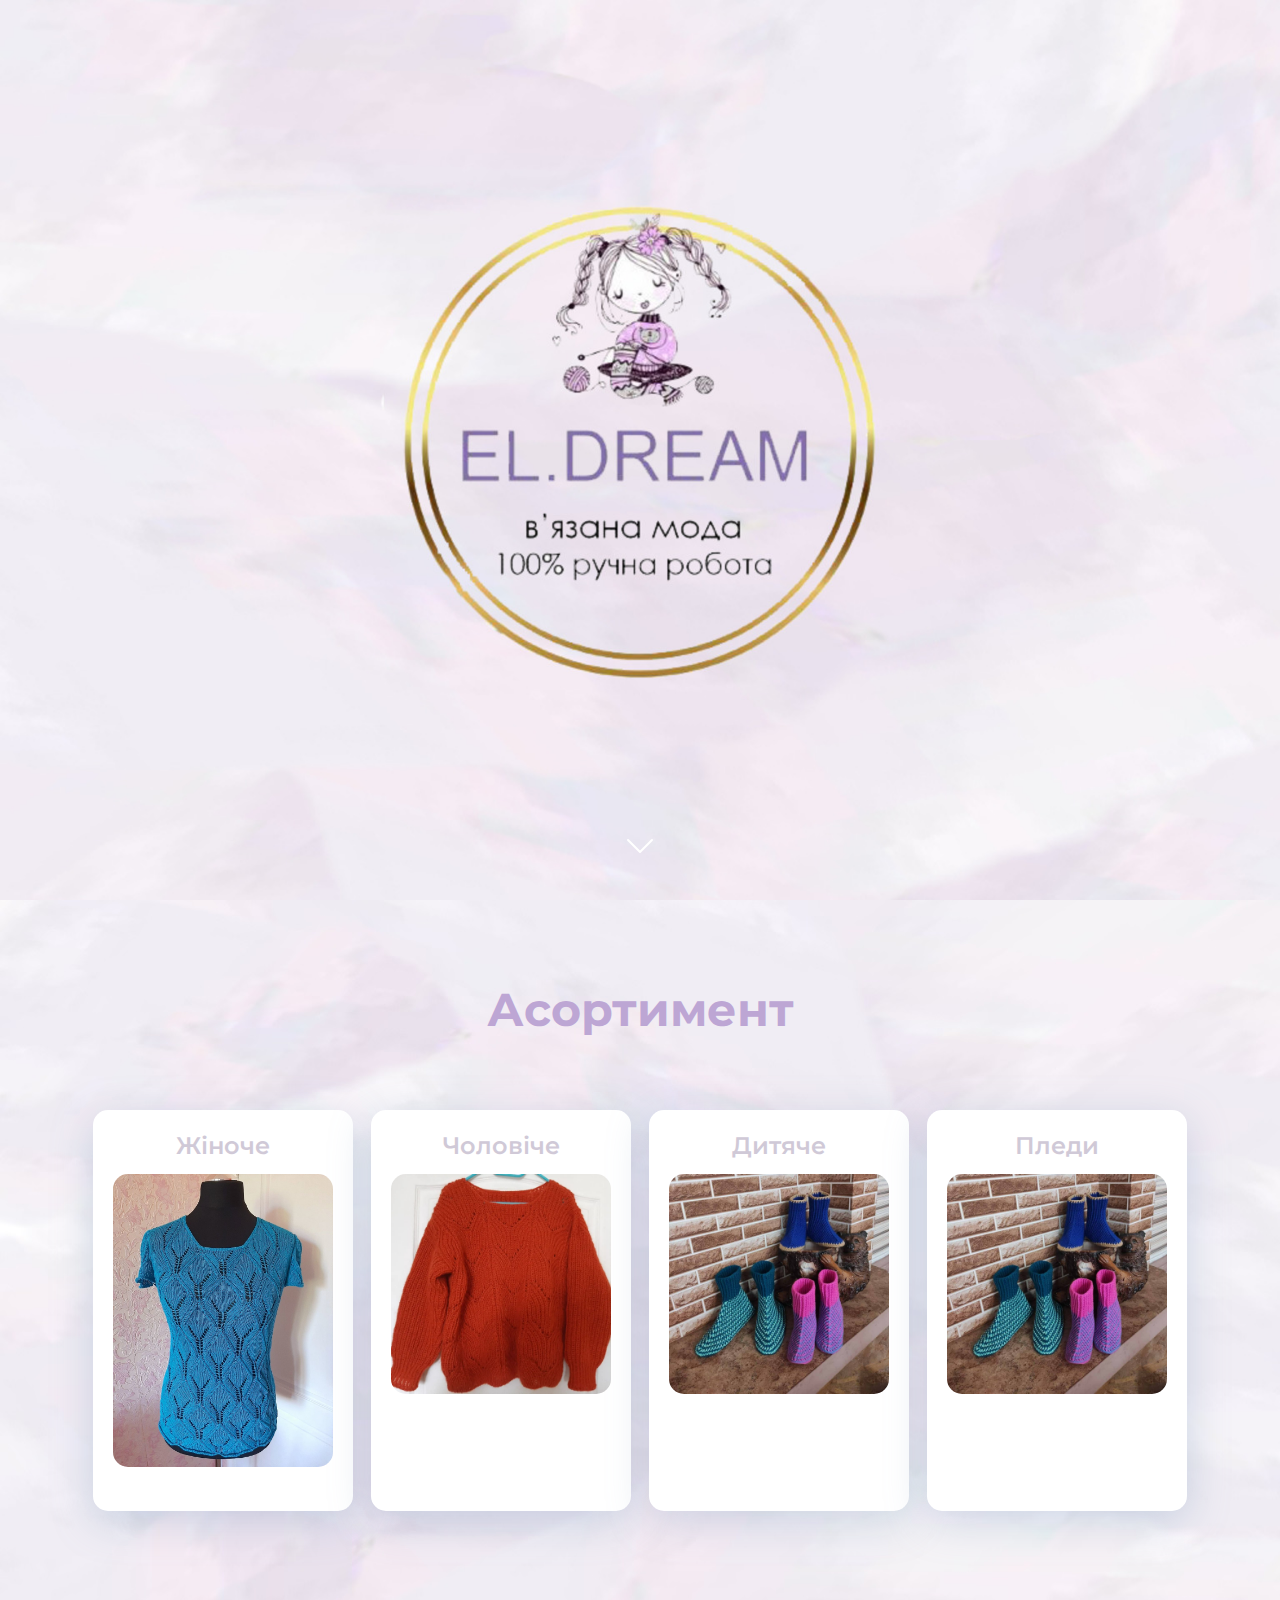
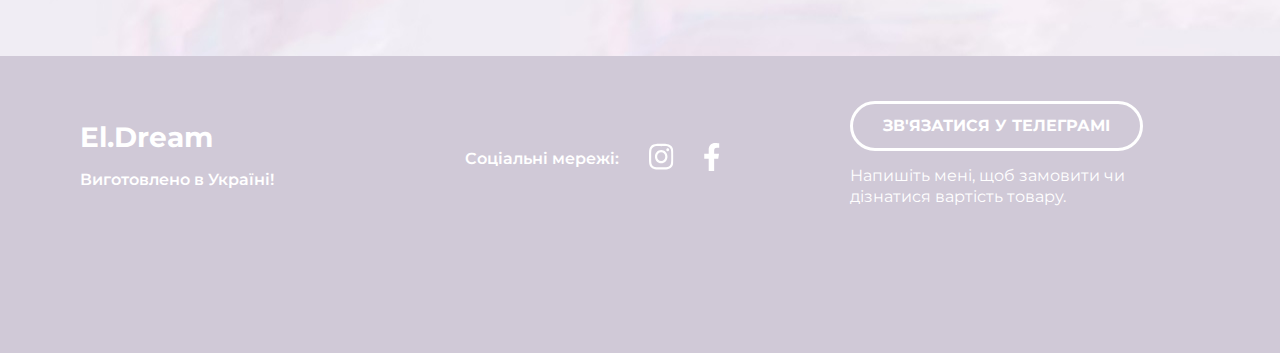
==== index.html @ d47d4346 "Footer sutitle" ====
<!DOCTYPE html>
<html lang="ru">
<head>
    <meta charset="UTF-8">
    <meta http-equiv="X-UA-Compatible" content="IE=edge">
    <meta name="viewport" content="width=device-width, initial-scale=1.0">
    <title>El.Dream</title>
    <link rel="stylesheet" href="./css/main.css">
    <link rel="stylesheet" href="./css/media.css">
    <!-- <link rel="preconnect" href="https://fonts.googleapis.com">
    <link rel="preconnect" href="https://fonts.gstatic.com" crossorigin> -->
    <link href="https://fonts.googleapis.com/css2?family=Montserrat:wght@400;600;700&display=swap" rel="stylesheet">
</head>
<body>

<header class="header" id="header">
    <h1 class="header-title"></h1>
    <p class="header-subtitle"></p>
    <a href="#goods" class="header-arrow">
        <img src="./img/header/chevron-down.svg" alt="Arrow">
    </a>
</header>

<main>
    <section class="goods" id="goods">
        <div class="container">
            <h2 class="goods-header">Асортимент</h2>

            <!-- goods-card-wrapper -->
            <div class="goods-card-wrapper">

                <!-- Card -->
                <div class="card">
                    <a href="t-shirt.html" class="card-link">
                        <h3 class="card-title">Жіноче</h3>
                        <img class="card-img" src="./img/goods/t-shirt res.jpg" alt="Жіноче">
                        <!-- <p></p> -->
                    </a>
                </div>
                <!-- // Card -->
                <!-- Card -->
                <div class="card">
                    <a href="#" class="card-link">
                        <h3 class="card-title">Чоловіче</h3>
                        <img class="card-img" src="./img/goods/pullover.webp" alt="Чоловіче">
                        <!-- <p></p> -->
                    </a>
                </div>
                <!-- // Card -->
                <!-- Card -->
                <div class="card">
                    <a href="multipage.html" class="card-link">
                        <h3 class="card-title">Дитяче</h3>
                        <img class="card-img" src="./img/goods/boots.jpg" alt="Дитяче">
                        <!-- <p></p> -->
                    </a>
                </div>
                <!-- // Card -->
                <!-- Card -->
                <div class="card">
                    <a href="multipage.html" class="card-link">
                        <h3 class="card-title">Пледи</h3>
                        <img class="card-img" src="./img/goods/boots.jpg" alt="Пледи">
                        <!-- <p></p> -->
                    </a>
                </div>
                <!-- // Card -->
            </div>
            <!-- // goods-card-wrapper -->

        </div>
    </section>
</main>

<footer class="footer">
    <div class="container">
        <div class="footer-row">
            <!-- footer-copyright -->
            <div class="footer-copyright footer-column">
                <div class="footer-copyright-name">El.Dream</div>
                <p>Виготовлено в Україні!</p>
            </div>
            <!-- // footer-copyright -->

            <!-- footer-icons -->
            <div class="footer-icons footer-column">
                <p class="footer-icons-row">Соціальні мережі: 
                    <a href="https://www.instagram.com/el.dream_knitt/" target="_blank">
                        <img src="./img/social/instagram.svg" alt="">
                    </a>
                    <a href="#" target="_blank">
                        <img src="./img/social/facebook.svg" alt="">
                    </a>
                </p>
                <!-- <div class="footer-icons-row"> -->
  
                <!-- </div> -->
            </div>
            <!-- // footer-icons -->

            <div class="footer-contacts footer-column">
                <a href="https://t.me/Lencya2" class="footer-button" target="_blank">
                    Зв'язатися у телеграмі
                </a>
                <p>Напишіть мені, щоб замовити чи дізнатися вартість товару.</p>
            </div>
        </div>
    </div>
</footer>

<!-- Библиотеки и плагины -->
<script src="./libs/jquery/jquery-3.6.0.min.js"></script>
<script src="./libs/vide/jquery.vide.min.js"></script>

<!-- Собственные скрипты и библиотеки -->
<script src="./js/main.js"></script>


</body>
</html>
---- css/main.css ----
*{
    box-sizing: border-box;
}

html{
    scroll-behavior: smooth;
}

body {
    margin: 0;
    font-family: 'Montserrat', sans-serif;
}

img {
    max-width: 100%;
}

.container {
    max-width: 1140px;
    margin-left: auto;
    margin-right: auto;
    padding-left: 10px;
    padding-right: 10px;
}

.none {
    display: none !important;
}


/* header */
.header {
    position: relative;

    display: flex;
    flex-direction: column; 
    justify-content: center; 
    align-items: center;    

    width: 100%;
    height: 100vh;

    /* background-color: #eae8ed; */
    /* background: linear-gradient(to bottom left, transparent, #eae8ed),
            url("./../img/header/header_bg.jpg"); */
    background-image: url("./../img/header/header_bg_full.jpg");
    
    background-size: cover;
    background-repeat: no-repeat;
    background-position: center;
}

/* .header-title {
    margin: 0;
    margin-top: 100px;
    margin-bottom: 25px;
    font-weight: 700;
    font-size: 70px;
    line-height: 130%;

    text-align: center;

    color: #FFFFFF;
}

.header-subtitle {
    margin: 0;
    font-weight: bold;
    font-size: 26px;
    line-height: 150%;

    text-align: center;
    letter-spacing: 0.2em;
    text-transform: uppercase;

    color: #FFFFFF;
} */

.header-arrow {
    width: 48px;
    height: 48px;
    /* background-color: red; */
    position: absolute;
    bottom: 30px;
    left: 50%;
    transform: translate(-50%, 0);
}


/* main goods */
.goods {
    /* background-color: #eae8ed; */
    padding-top: 80px;
    padding-bottom: 115px;
    
    background-image: url("./../img/main/bg.jpg");
    background-size: cover;
}

.goods-header {
    margin: 0;
    margin-bottom: 70px;
    font-weight: 700;
    font-size: 46px;
    line-height: 1.3;
    text-align: center;
    color: #bda6d4;
}

.goods-card-wrapper {
    display: flex;
    flex-wrap: wrap;
    justify-content: space-evenly;
}

.card {
    margin-bottom: 30px;
    margin-right: 5px;
    margin-left: 5px;
    max-width: 260px;
    background-color: white;
    box-shadow: 0px 10px 40px rgba(126, 155, 189, 0.35);
    flex-grow: 1;
    transition: transform 0.2s ease-in;
    border-radius: 15px;
}

.card:hover {
    transform: translateY(-15px);
}

.card-link {
    display: block;
    padding: 20px;
    text-decoration: none;
    color: #d0c9d7;
    transition: color 0.2s ease-in;
}

.card-link:hover {
    color: #bda6d4;
    font-weight: 700;
}

.card-img {
    margin-bottom: 20px;
    border-radius: 15px;
}

.card-title {
    margin: 0;
    margin-bottom: 13px;
    font-weight: 600;
    font-size: 24px;
    line-height: 130%;
    text-align: center
}

/* .card p {
    margin: 0;
    margin-bottom: 10px;
    font-size: 16px;
    line-height: 130%;

} */


/* Footer */
.footer {
    padding-top: 45px;
    padding-bottom: 130px;
    background: #d0c9d7;
    color: white;
}

.footer-row {
    display: flex;
    flex-direction: row;
    align-items: center;
    justify-content: space-between;
}

.footer-column {
    max-width: 350px;
    flex-grow: 1;
}

.footer-copyright {
    /* color: #b8ceeb; */
    line-height: 1.3;
}

.footer-copyright-name {
    margin-bottom: 15px;
    font-weight: 700;
    font-size: 28px;
}

.footer-copyright p {
    margin: 0;
    margin-bottom: 15px;
    font-weight: 600;
    font-size: 16px;
}

/* .footer-icons {

} */

.footer-icons p {
    margin: 0;
    margin-top: 10px;
    margin-bottom: 15px;
    line-height: 1.3;
    font-weight: 600;
    font-size: 16px;
}

.footer-icons-row {
    display: flex;
    align-items: center;
    
}

.footer-icons-row > * {
    margin-left: 30px;

}

.footer-icons-row img:hover{
    transition: all 0.3s ease-in;
    transform: scale(1.5);
}


.footer-button {
    display: inline-block;
    height: 50px;
    padding-left: 30px;
    padding-right: 30px;

    border: 3px solid #FFFFFF;
    border-radius: 50px;

    line-height: 44px;

    font-weight: 700;
    font-size: 16px;
    text-transform: uppercase;
    color: #FFFFFF;
    text-decoration: none;

    transition: all 0.3s ease-in;
}

.footer-button:hover {
    background-color: white;
    color: #d0c9d7;
    transform: scale(1.05);
}

.footer-contacts p {
    margin: 15px 0;
    font-size: 16px;
    line-height: 1.3;
    /* color: #7E9EC9; */
}



/* Project (multipage)*/
.project {
    text-align: center;
    padding: 80px 0 120px 0;
    background-color: rgb(0, 2, 12);

    color: white;
}

.project-title {
    margin: 0;
    margin-bottom: 40px;
    font-weight: bold;
    font-size: 46px;
    line-height: 1.3;
}

.project-image {
    margin-bottom: 70px;
}

.project-description {
    margin: 0 auto 60px;
    max-width: 730px;
}

.project-description p {
    margin-top: 0;
    margin-bottom: 15px;
    font-size: 16px;
    line-height: 1.5;
}

.project-btn-back {
    display: inline-block;
    height: 60px;
    padding-left: 30px;
    padding-right: 30px;

    border: 3px solid #FFFFFF;
    border-radius: 50px;

    line-height: 54px;

    font-weight: 700;
    font-size: 16px;
    text-transform: uppercase;
    color: #FFFFFF;
    text-decoration: none;

    transition: all 0.3s ease-in;
}

.project-btn-back:hover {
    transform: scale(1.1);
    background-color: white;
    color: #0c8040;
}
---- css/media.css ----
/* Эля экранов с шириной до 1140 пкс */
@media (max-width: 1140px) {
    .card {
        width: calc(50% - 15px);
    }

    .footer {
        padding-top: 40px;
        padding-bottom: 60px;
    }

    .footer-row {
        flex-direction: column-reverse;
        align-items: center;
        text-align: center;
    }

    .footer-column {
        margin-bottom: 50px;
    }

    .footer-column:first-child{
        margin-bottom: 0;
    }
}


@media (max-width: 760px) {
    .header-title {
        font-size: 38px;
    }

    .header-subtitle {
        font-size: 14px;
    }

    .portfolio {
        padding-top: 40px;
        padding-bottom: 60px;
    }

    .portfolio-header{
        font-size: 38px;
        margin-bottom: 30px;
    }

    .portfolio-card-wrapper {
        justify-content: center;
    }

    .card {
        max-width: 530px;
        width: 100%;
    }

    .card:nth-last-child(2) {
        margin-bottom: 30px;
    }

    .card-link {
        padding: 15px;
    }

    .card-img {
        margin-bottom: 10px;
    }

    .card-title {
        margin-bottom: 10px;
        font-size: 18px;
    }

    .card p {
        font-size: 14px;
    }

    .footer-copyright-name {
        font-size: 24px;
        margin-bottom: 5px;
    }

    .footer-copyright p {
        font-size: 14px;
        margin-bottom: 5px;
    }

    .footer-icons p {
        font-size: 14px;
    }

    .footer-contacts p {
        font-size: 14px;
        margin: 0;
        margin-top: 15px;
    }

    .footer-button {
        padding: 0 10px;
        width: 100%;
        max-width: 320px;
    }

    .project {
        padding: 40px 0 60px;
    }

    .project-title {
        font-size: 28px;
        margin-bottom: 30px;
    }

    .project-image {
        margin-bottom: 20px;
    }

    .project-description {
        margin-bottom: 50px;
    }

    .project-btn-back {
        padding: 0 10px ;
        width: 100%;
        max-width: 320px;
    }
}
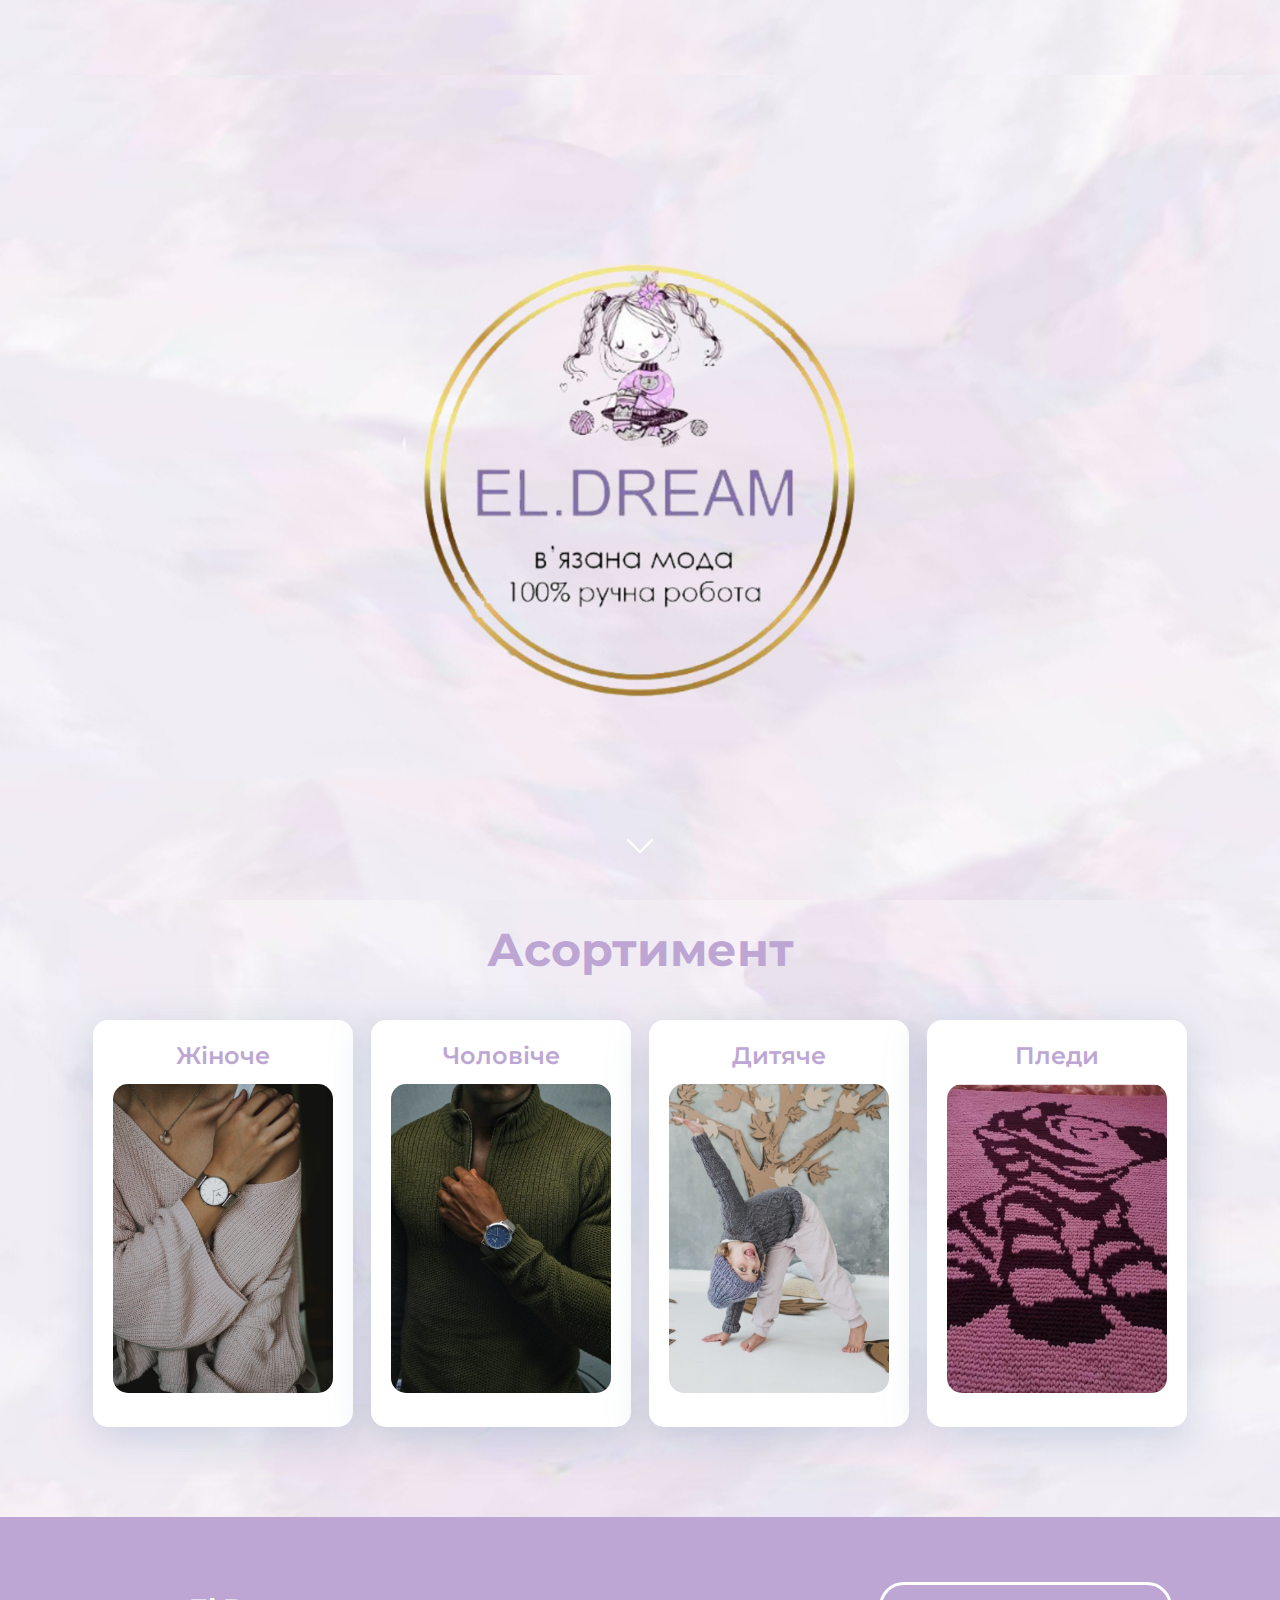
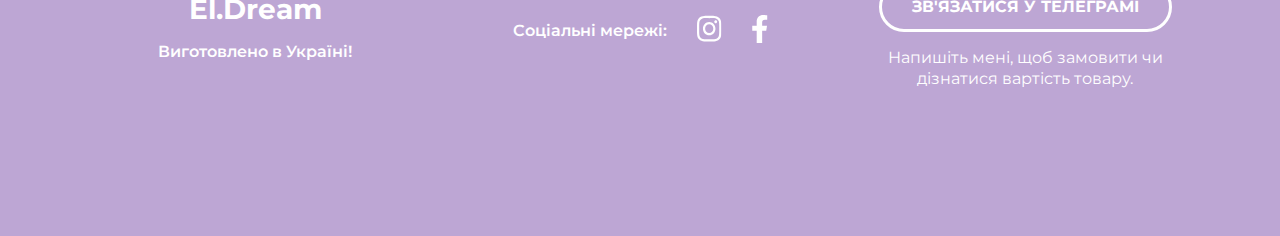
==== commit b61f7b13: "Main page ready" ====
--- a/index.html
+++ b/index.html
@@ -13,11 +13,11 @@
 </head>
 <body>
 
-<header class="header" id="header">
+<header class="header">
     <h1 class="header-title"></h1>
     <p class="header-subtitle"></p>
-    <a href="#goods" class="header-arrow">
-        <img src="./img/header/chevron-down.svg" alt="Arrow">
+    <a href="#goods" class="header img">
+        <img src="./img/header/chevron-down.svg">
     </a>
 </header>
 
@@ -33,7 +33,7 @@
                 <div class="card">
                     <a href="t-shirt.html" class="card-link">
                         <h3 class="card-title">Жіноче</h3>
-                        <img class="card-img" src="./img/goods/t-shirt res.jpg" alt="Жіноче">
+                        <img class="card-img" src="./img/main/category_wooman.jpg" alt="Жіноче">
                         <!-- <p></p> -->
                     </a>
                 </div>
@@ -42,7 +42,7 @@
                 <div class="card">
                     <a href="#" class="card-link">
                         <h3 class="card-title">Чоловіче</h3>
-                        <img class="card-img" src="./img/goods/pullover.webp" alt="Чоловіче">
+                        <img class="card-img" src="./img/main/category_man.jpg" alt="Чоловіче">
                         <!-- <p></p> -->
                     </a>
                 </div>
@@ -51,7 +51,7 @@
                 <div class="card">
                     <a href="multipage.html" class="card-link">
                         <h3 class="card-title">Дитяче</h3>
-                        <img class="card-img" src="./img/goods/boots.jpg" alt="Дитяче">
+                        <img class="card-img" src="./img/main/category_child.jpg" alt="Дитяче">
                         <!-- <p></p> -->
                     </a>
                 </div>
@@ -60,7 +60,7 @@
                 <div class="card">
                     <a href="multipage.html" class="card-link">
                         <h3 class="card-title">Пледи</h3>
-                        <img class="card-img" src="./img/goods/boots.jpg" alt="Пледи">
+                        <img class="card-img" src="./img/main/category_plaid.jpg" alt="Пледи">
                         <!-- <p></p> -->
                     </a>
                 </div>
--- a/css/main.css
+++ b/css/main.css
@@ -40,9 +40,6 @@
     width: 100%;
     height: 100vh;
 
-    /* background-color: #eae8ed; */
-    /* background: linear-gradient(to bottom left, transparent, #eae8ed),
-            url("./../img/header/header_bg.jpg"); */
     background-image: url("./../img/header/header_bg_full.jpg");
     
     background-size: cover;
@@ -76,10 +73,9 @@
     color: #FFFFFF;
 } */
 
-.header-arrow {
+.header img {
     width: 48px;
     height: 48px;
-    /* background-color: red; */
     position: absolute;
     bottom: 30px;
     left: 50%;
@@ -89,9 +85,8 @@
 
 /* main goods */
 .goods {
-    /* background-color: #eae8ed; */
-    padding-top: 80px;
-    padding-bottom: 115px;
+    padding-top: 20px;
+    padding-bottom: 60px;
     
     background-image: url("./../img/main/bg.jpg");
     background-size: cover;
@@ -99,7 +94,7 @@
 
 .goods-header {
     margin: 0;
-    margin-bottom: 70px;
+    margin-bottom: 40px;
     font-weight: 700;
     font-size: 46px;
     line-height: 1.3;
@@ -133,17 +128,17 @@
     display: block;
     padding: 20px;
     text-decoration: none;
-    color: #d0c9d7;
+    color: #bda6d4;
     transition: color 0.2s ease-in;
 }
 
 .card-link:hover {
-    color: #bda6d4;
+    color: #ab7adb;
     font-weight: 700;
 }
 
 .card-img {
-    margin-bottom: 20px;
+    margin-bottom: 10px;
     border-radius: 15px;
 }
 
@@ -156,20 +151,20 @@
     text-align: center
 }
 
-/* .card p {
+.card p {
     margin: 0;
     margin-bottom: 10px;
     font-size: 16px;
     line-height: 130%;
 
-} */
+}
 
 
 /* Footer */
 .footer {
     padding-top: 45px;
     padding-bottom: 130px;
-    background: #d0c9d7;
+    background: #bda6d4;
     color: white;
 }
 
@@ -183,6 +178,10 @@
 .footer-column {
     max-width: 350px;
     flex-grow: 1;
+    display: flex;
+    flex-direction: column;
+    align-items: center;
+
 }
 
 .footer-copyright {
@@ -255,15 +254,18 @@
 
 .footer-button:hover {
     background-color: white;
-    color: #d0c9d7;
+    color: #bda6d4;
     transform: scale(1.05);
 }
 
+.footer-contacts {
+    padding-top: 20px;
+}
+
 .footer-contacts p {
-    margin: 15px 0;
-    font-size: 16px;
-    line-height: 1.3;
-    /* color: #7E9EC9; */
+    font-size: 16px;
+    line-height: 1.3;
+    text-align: center;
 }
 
 
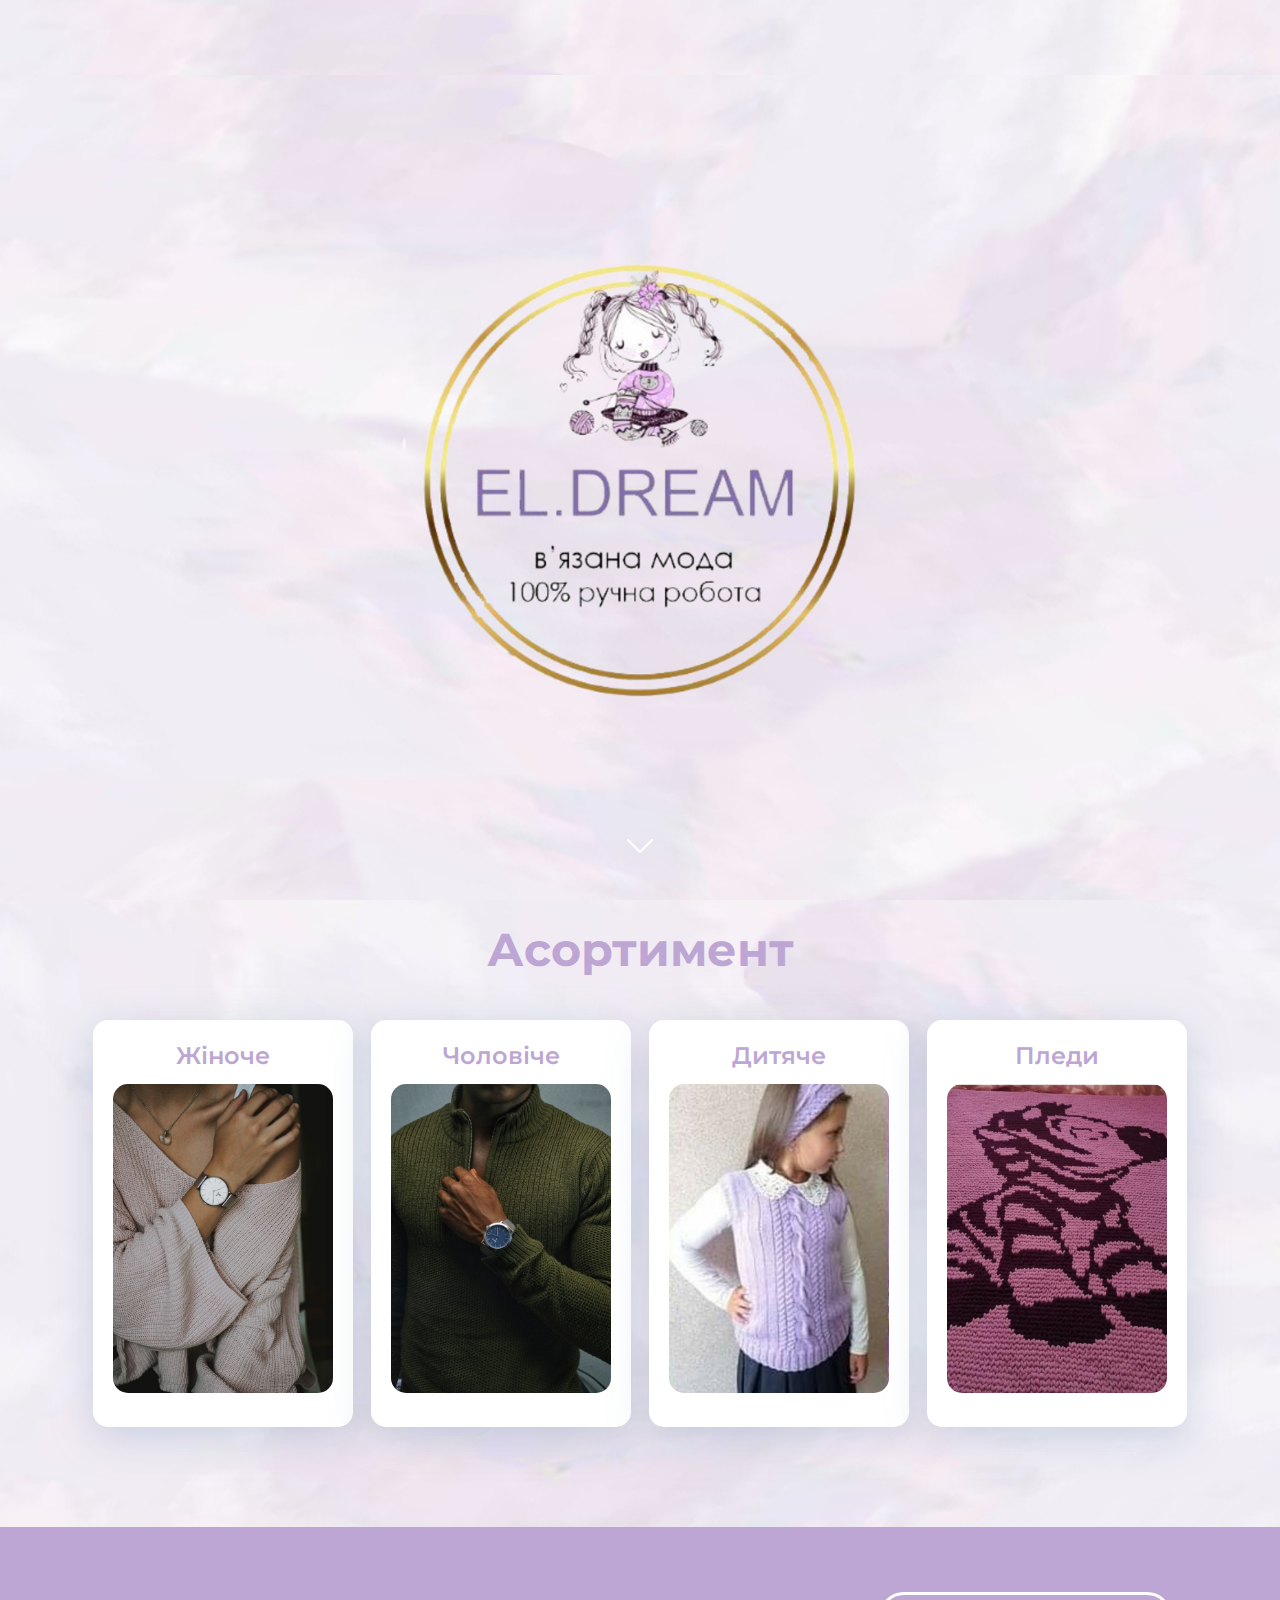
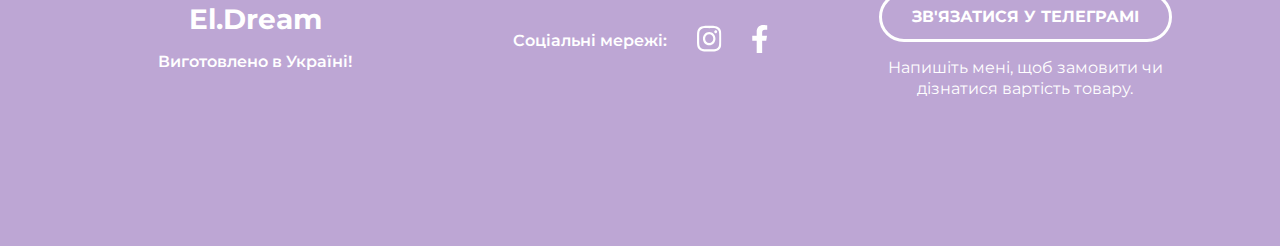
==== commit 6a771659: "Wooman page + js hide excess text" ====
--- a/index.html
+++ b/index.html
@@ -31,7 +31,7 @@
 
                 <!-- Card -->
                 <div class="card">
-                    <a href="t-shirt.html" class="card-link">
+                    <a href="women.html" class="card-link">
                         <h3 class="card-title">Жіноче</h3>
                         <img class="card-img" src="./img/main/category_wooman.jpg" alt="Жіноче">
                         <!-- <p></p> -->
@@ -108,13 +108,8 @@
     </div>
 </footer>
 
-<!-- Библиотеки и плагины -->
-<script src="./libs/jquery/jquery-3.6.0.min.js"></script>
-<script src="./libs/vide/jquery.vide.min.js"></script>
-
 <!-- Собственные скрипты и библиотеки -->
 <script src="./js/main.js"></script>
 
-
 </body>
 </html>--- a/css/main.css
+++ b/css/main.css
@@ -109,7 +109,7 @@
 }
 
 .card {
-    margin-bottom: 30px;
+    margin-bottom: 40px;
     margin-right: 5px;
     margin-left: 5px;
     max-width: 260px;
@@ -156,6 +156,8 @@
     margin-bottom: 10px;
     font-size: 16px;
     line-height: 130%;
+    height: 60px;
+    /* overflow: hidden; */
 
 }
 
@@ -270,61 +272,35 @@
 
 
 
-/* Project (multipage)*/
-.project {
-    text-align: center;
-    padding: 80px 0 120px 0;
-    background-color: rgb(0, 2, 12);
-
-    color: white;
-}
-
-.project-title {
-    margin: 0;
-    margin-bottom: 40px;
-    font-weight: bold;
-    font-size: 46px;
-    line-height: 1.3;
-}
-
-.project-image {
-    margin-bottom: 70px;
-}
-
-.project-description {
-    margin: 0 auto 60px;
-    max-width: 730px;
-}
-
-.project-description p {
-    margin-top: 0;
-    margin-bottom: 15px;
-    font-size: 16px;
-    line-height: 1.5;
-}
-
-.project-btn-back {
+/* multipage */
+.btn-back-wrapper{
+    display:flex;
+    justify-content: center;
+}
+
+.btn-back {
     display: inline-block;
-    height: 60px;
+    height: 50px;
     padding-left: 30px;
     padding-right: 30px;
 
-    border: 3px solid #FFFFFF;
+
+    border: 3px solid #bda6d4;
     border-radius: 50px;
 
-    line-height: 54px;
+    line-height: 44px;
 
     font-weight: 700;
     font-size: 16px;
     text-transform: uppercase;
-    color: #FFFFFF;
+    color: #bda6d4;
     text-decoration: none;
 
     transition: all 0.3s ease-in;
 }
 
-.project-btn-back:hover {
-    transform: scale(1.1);
-    background-color: white;
-    color: #0c8040;
-}
+.btn-back:hover {
+    background-color: #bda6d4;
+    color: white;
+    transform: scale(1.05);
+}
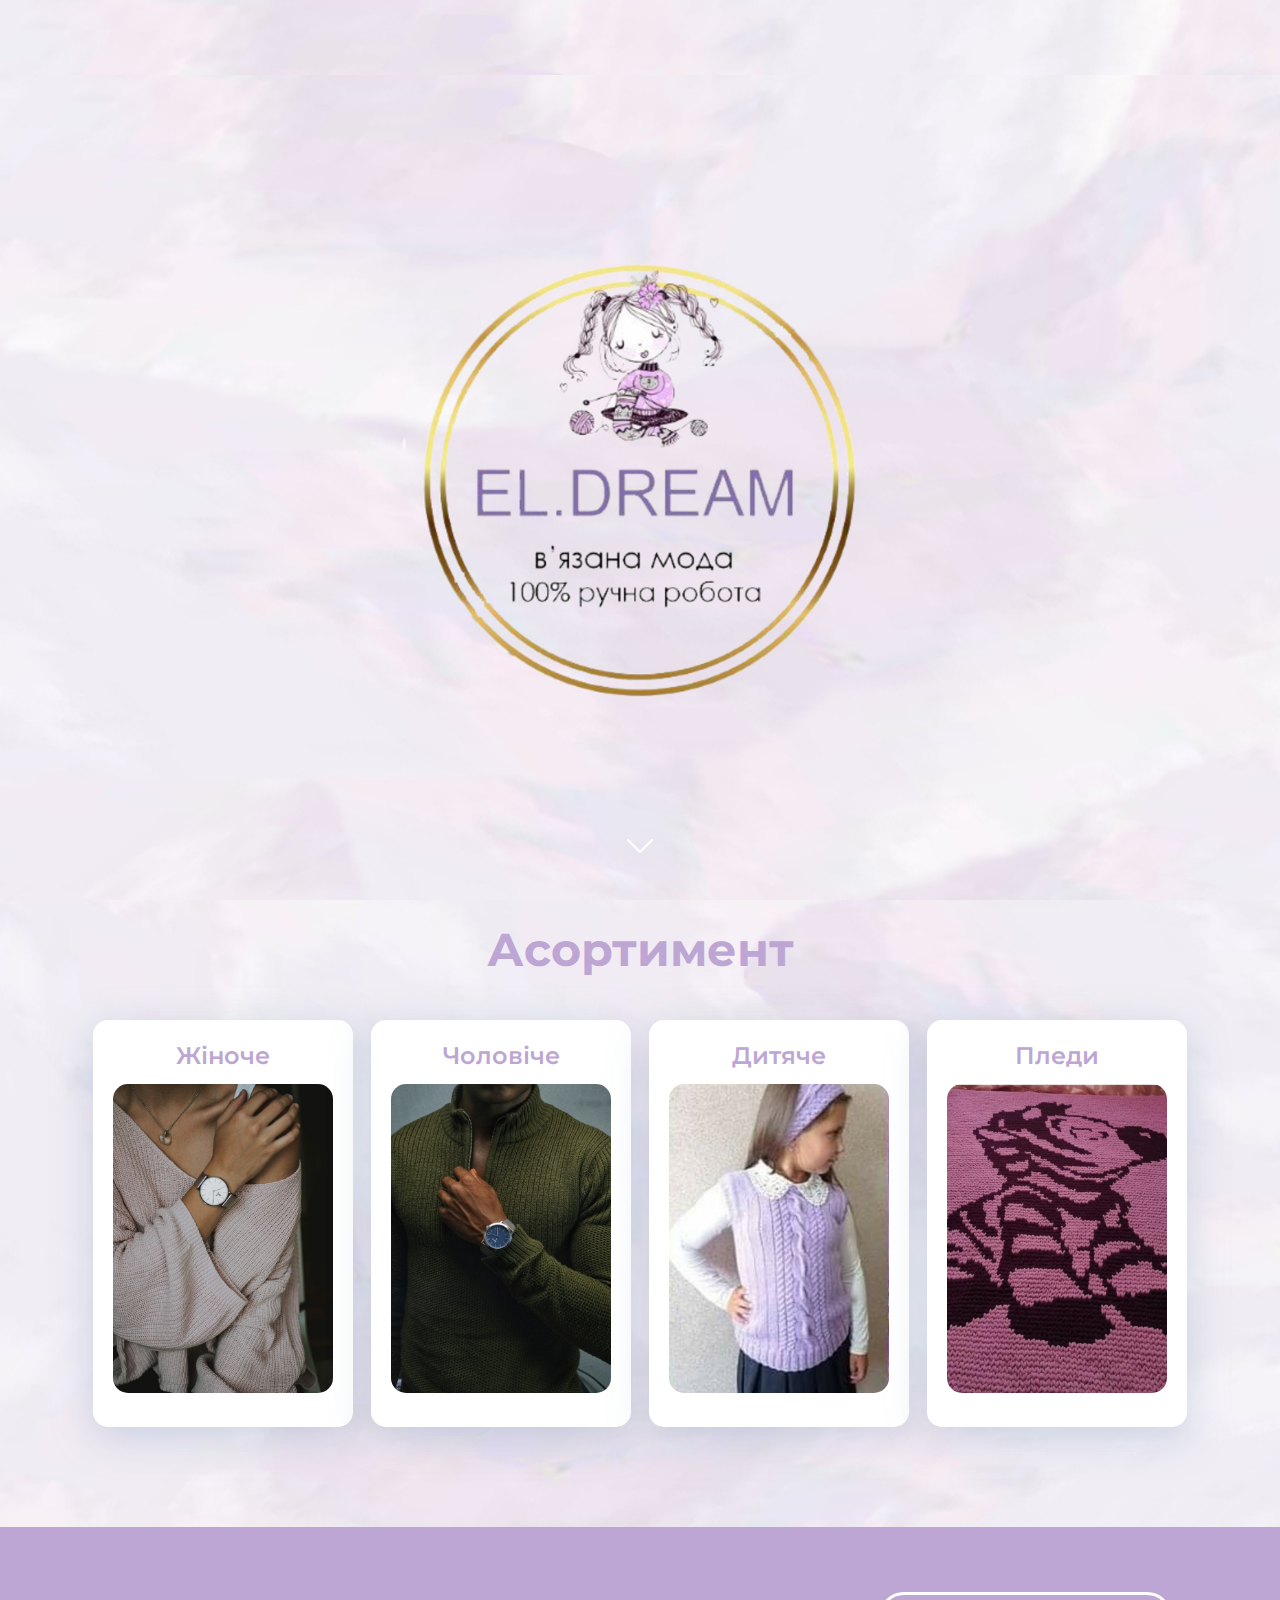
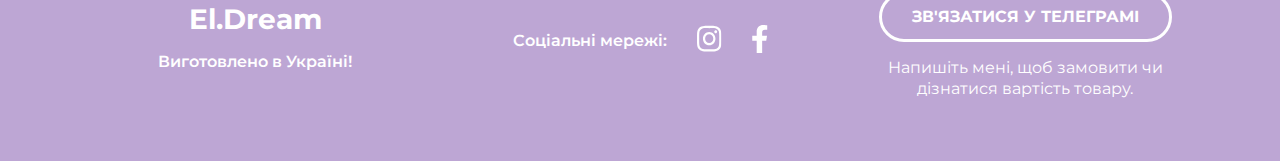
==== commit 4de22e31: "All page's done" ====
--- a/index.html
+++ b/index.html
@@ -7,8 +7,6 @@
     <title>El.Dream</title>
     <link rel="stylesheet" href="./css/main.css">
     <link rel="stylesheet" href="./css/media.css">
-    <!-- <link rel="preconnect" href="https://fonts.googleapis.com">
-    <link rel="preconnect" href="https://fonts.gstatic.com" crossorigin> -->
     <link href="https://fonts.googleapis.com/css2?family=Montserrat:wght@400;600;700&display=swap" rel="stylesheet">
 </head>
 <body>
@@ -31,34 +29,34 @@
 
                 <!-- Card -->
                 <div class="card">
-                    <a href="women.html" class="card-link">
+                    <a href="female.html" class="card-link">
                         <h3 class="card-title">Жіноче</h3>
-                        <img class="card-img" src="./img/main/category_wooman.jpg" alt="Жіноче">
+                        <img class="card-img" src="./img/main/category_female.jpg" alt="Жіноче">
                         <!-- <p></p> -->
                     </a>
                 </div>
                 <!-- // Card -->
                 <!-- Card -->
                 <div class="card">
-                    <a href="#" class="card-link">
+                    <a href="male.html" class="card-link">
                         <h3 class="card-title">Чоловіче</h3>
-                        <img class="card-img" src="./img/main/category_man.jpg" alt="Чоловіче">
+                        <img class="card-img" src="./img/main/category_male.jpg" alt="Чоловіче">
                         <!-- <p></p> -->
                     </a>
                 </div>
                 <!-- // Card -->
                 <!-- Card -->
                 <div class="card">
-                    <a href="multipage.html" class="card-link">
+                    <a href="childrens.html" class="card-link">
                         <h3 class="card-title">Дитяче</h3>
-                        <img class="card-img" src="./img/main/category_child.jpg" alt="Дитяче">
+                        <img class="card-img" src="./img/main/category_childrens.jpg" alt="Дитяче">
                         <!-- <p></p> -->
                     </a>
                 </div>
                 <!-- // Card -->
                 <!-- Card -->
                 <div class="card">
-                    <a href="multipage.html" class="card-link">
+                    <a href="plaid.html" class="card-link">
                         <h3 class="card-title">Пледи</h3>
                         <img class="card-img" src="./img/main/category_plaid.jpg" alt="Пледи">
                         <!-- <p></p> -->
--- a/css/main.css
+++ b/css/main.css
@@ -134,7 +134,7 @@
 
 .card-link:hover {
     color: #ab7adb;
-    font-weight: 700;
+    /* font-weight: 600; */
 }
 
 .card-img {
@@ -165,7 +165,7 @@
 /* Footer */
 .footer {
     padding-top: 45px;
-    padding-bottom: 130px;
+    padding-bottom: 45px;
     background: #bda6d4;
     color: white;
 }
@@ -304,3 +304,86 @@
     color: white;
     transform: scale(1.05);
 }
+
+
+
+/* modal tab */
+.modal{
+    position:fixed;
+    top:0;
+    left:0;
+    /* z-index:1050; */
+    /* display:none; */
+    width:100%;
+    height:100%;
+    overflow:hidden;
+    background-color:rgba(0,0,0,.5)
+}
+
+.modal-dialog{
+    max-width:80vw;
+    margin:10vh auto;
+}
+
+.modal-content{
+    position:relative;
+    padding:30px;
+    margin-left: auto;
+    margin-right: auto;
+    background-color:#fff;
+    border:1px solid #bda6d4;
+    border-radius:5px;
+    max-height: 80vh;
+    max-width: 1140px;
+    overflow-y:auto
+}
+
+.modal-close{
+    position:absolute;
+    top:8px;
+    right:14px;
+    font-size:40px;
+    color: #bda6d4;
+    font-weight:700;
+    border:none;
+    cursor:pointer
+}
+
+.modal-title{
+    font-weight: 600;
+    font-size: 24px;
+    line-height: 130%;
+    text-align: center;
+    text-transform: uppercase;
+    color: #462d5f;
+}
+    
+.modal-container{
+    display: flex;
+    justify-content: space-between;
+    margin-bottom: 10px;
+}
+
+.modal-img {
+    padding: 20px;
+    max-width: 260px;
+    border-radius: 30px;
+}
+
+.modal p {
+    font-weight: 700;
+    font-size: 16px;
+    line-height: 130%;
+    height: 60px;
+    color: #462d5f;
+}
+
+.show{display:block} 
+
+.hide{display:none} 
+
+.fixed{position: fixed; width: 100vw;}
+
+.fade{animation-name: fade;animation-duration: 1.5s;}
+
+@keyframes fade{from{opacity: 0.1;}to{opacity: 1;}}--- a/css/media.css
+++ b/css/media.css
@@ -1,5 +1,5 @@
 
-/* Эля экранов с шириной до 1140 пкс */
+/* Для экранов с шириной до 1140 пкс */
 @media (max-width: 1140px) {
     .card {
         width: calc(50% - 15px);
@@ -22,6 +22,10 @@
 
     .footer-column:first-child{
         margin-bottom: 0;
+    }
+
+    .modal-dialog{
+        max-width:90vw;
     }
 }
 
@@ -101,26 +105,43 @@
         max-width: 320px;
     }
 
-    .project {
-        padding: 40px 0 60px;
+    .modal-dialog {
+        /* max-width:90vw; */
+        margin-top: 10vh;
     }
 
-    .project-title {
-        font-size: 28px;
-        margin-bottom: 30px;
+    .modal-content{
+        max-height: 85vh;
+    }
+    
+    .modal-close{
+        position: fixed;
     }
 
-    .project-image {
-        margin-bottom: 20px;
+    .modal-title {
+        font-size: 28px;
+        margin-top: 0px;
+        margin-bottom: 10px;
     }
 
-    .project-description {
-        margin-bottom: 50px;
+    .modal-container{
+        flex-wrap: wrap;
     }
 
-    .project-btn-back {
-        padding: 0 10px ;
-        width: 100%;
+    .modal-img {
+        padding: 0px;
+        margin-bottom: 20px;
+        min-width: 75vw;
+        border-radius: 15px;
+    }
+
+    /* .modal p {
+        margin-bottom: 20px;
+    } */
+
+    .btn-back {
         max-width: 320px;
     }
+
+
 }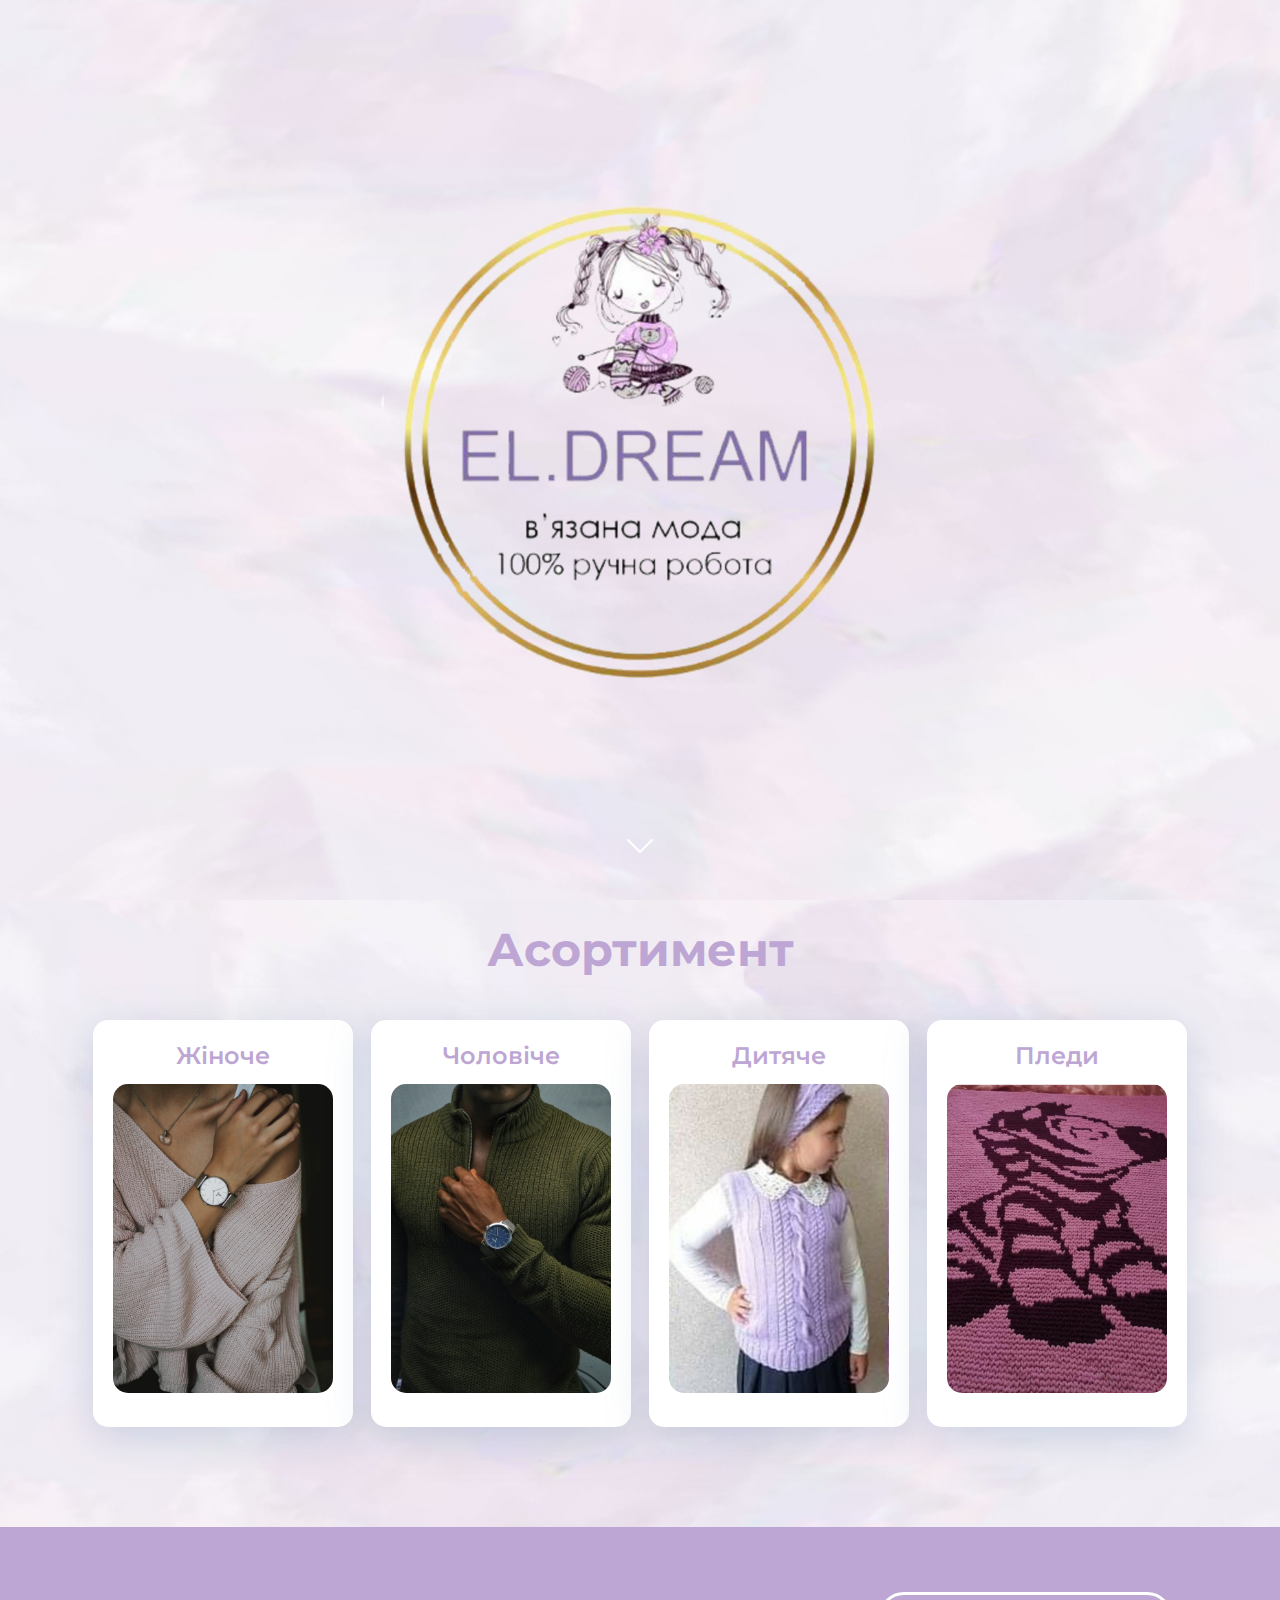
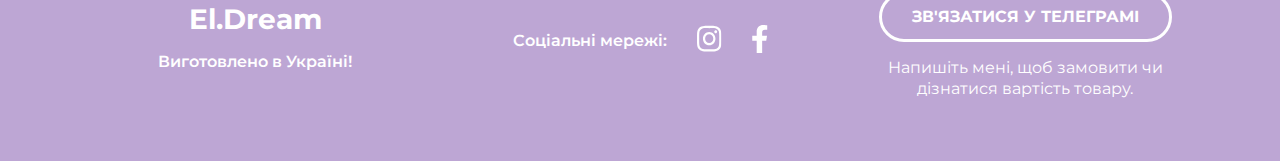
==== commit 74f01aa0: "Add meta keywords and description" ====
--- a/index.html
+++ b/index.html
@@ -4,6 +4,10 @@
     <meta charset="UTF-8">
     <meta http-equiv="X-UA-Compatible" content="IE=edge">
     <meta name="viewport" content="width=device-width, initial-scale=1.0">
+    <meta name="keywords" content="Knitted, Handmade, Clothes, Well made, Pretty">
+    <meta name="description" content="Handmade knitted pretty clothes, well made from quality material">
+    <meta name="author" content="Vladimir Natsvlishvili">
+    <link rel="icon" href="./img/favicon.ico" type="image/x-icon для .ico">
     <title>El.Dream</title>
     <link rel="stylesheet" href="./css/main.css">
     <link rel="stylesheet" href="./css/media.css">
--- a/css/main.css
+++ b/css/main.css
@@ -33,7 +33,6 @@
     position: relative;
 
     display: flex;
-    flex-direction: column; 
     justify-content: center; 
     align-items: center;    
 
@@ -46,32 +45,6 @@
     background-repeat: no-repeat;
     background-position: center;
 }
-
-/* .header-title {
-    margin: 0;
-    margin-top: 100px;
-    margin-bottom: 25px;
-    font-weight: 700;
-    font-size: 70px;
-    line-height: 130%;
-
-    text-align: center;
-
-    color: #FFFFFF;
-}
-
-.header-subtitle {
-    margin: 0;
-    font-weight: bold;
-    font-size: 26px;
-    line-height: 150%;
-
-    text-align: center;
-    letter-spacing: 0.2em;
-    text-transform: uppercase;
-
-    color: #FFFFFF;
-} */
 
 .header img {
     width: 48px;
@@ -122,6 +95,7 @@
 
 .card:hover {
     transform: translateY(-15px);
+    box-shadow:0px 0px 20px 0px #ab7adb ;
 }
 
 .card-link {
@@ -134,7 +108,6 @@
 
 .card-link:hover {
     color: #ab7adb;
-    /* font-weight: 600; */
 }
 
 .card-img {
@@ -157,7 +130,7 @@
     font-size: 16px;
     line-height: 130%;
     height: 60px;
-    /* overflow: hidden; */
+    overflow: hidden;
 
 }
 
@@ -231,6 +204,7 @@
 .footer-icons-row img:hover{
     transition: all 0.3s ease-in;
     transform: scale(1.5);
+    filter: drop-shadow(0px 0px 30px rgb(251, 255, 2));
 }
 
 
@@ -317,7 +291,7 @@
     width:100%;
     height:100%;
     overflow:hidden;
-    background-color:rgba(0,0,0,.5)
+    background-color:rgba(0,0,0,.7)
 }
 
 .modal-dialog{
@@ -340,8 +314,9 @@
 
 .modal-close{
     position:absolute;
-    top:8px;
-    right:14px;
+    z-index: 1005;
+    top:px;
+    right:21vw;
     font-size:40px;
     color: #bda6d4;
     font-weight:700;
@@ -378,9 +353,9 @@
     color: #462d5f;
 }
 
-.show{display:block} 
-
-.hide{display:none} 
+.show{display:block;}
+
+.hide{display:none;} 
 
 .fixed{position: fixed; width: 100vw;}
 
--- a/css/media.css
+++ b/css/media.css
@@ -1,3 +1,9 @@
+/* Для экранов с шириной до 1900 пкс */
+@media (max-width: 1900px) {
+    .modal-close{
+        right:12vw;
+    }
+}
 
 /* Для экранов с шириной до 1140 пкс */
 @media (max-width: 1140px) {
@@ -26,6 +32,10 @@
 
     .modal-dialog{
         max-width:90vw;
+    }
+
+    .modal-close{
+        right:7vw;
     }
 }
 
@@ -72,11 +82,9 @@
 
     .card-title {
         margin-bottom: 10px;
-        font-size: 18px;
     }
 
     .card p {
-        font-size: 14px;
     }
 
     .footer-copyright-name {
@@ -106,16 +114,17 @@
     }
 
     .modal-dialog {
-        /* max-width:90vw; */
-        margin-top: 10vh;
+        margin:7vh auto;
     }
 
     .modal-content{
-        max-height: 85vh;
+        max-height: 100vh;
+        padding: 15px;
     }
     
     .modal-close{
-        position: fixed;
+        top:6px;
+        right:8vw;
     }
 
     .modal-title {
@@ -131,13 +140,9 @@
     .modal-img {
         padding: 0px;
         margin-bottom: 20px;
-        min-width: 75vw;
+        min-width: 100%;
         border-radius: 15px;
     }
-
-    /* .modal p {
-        margin-bottom: 20px;
-    } */
 
     .btn-back {
         max-width: 320px;
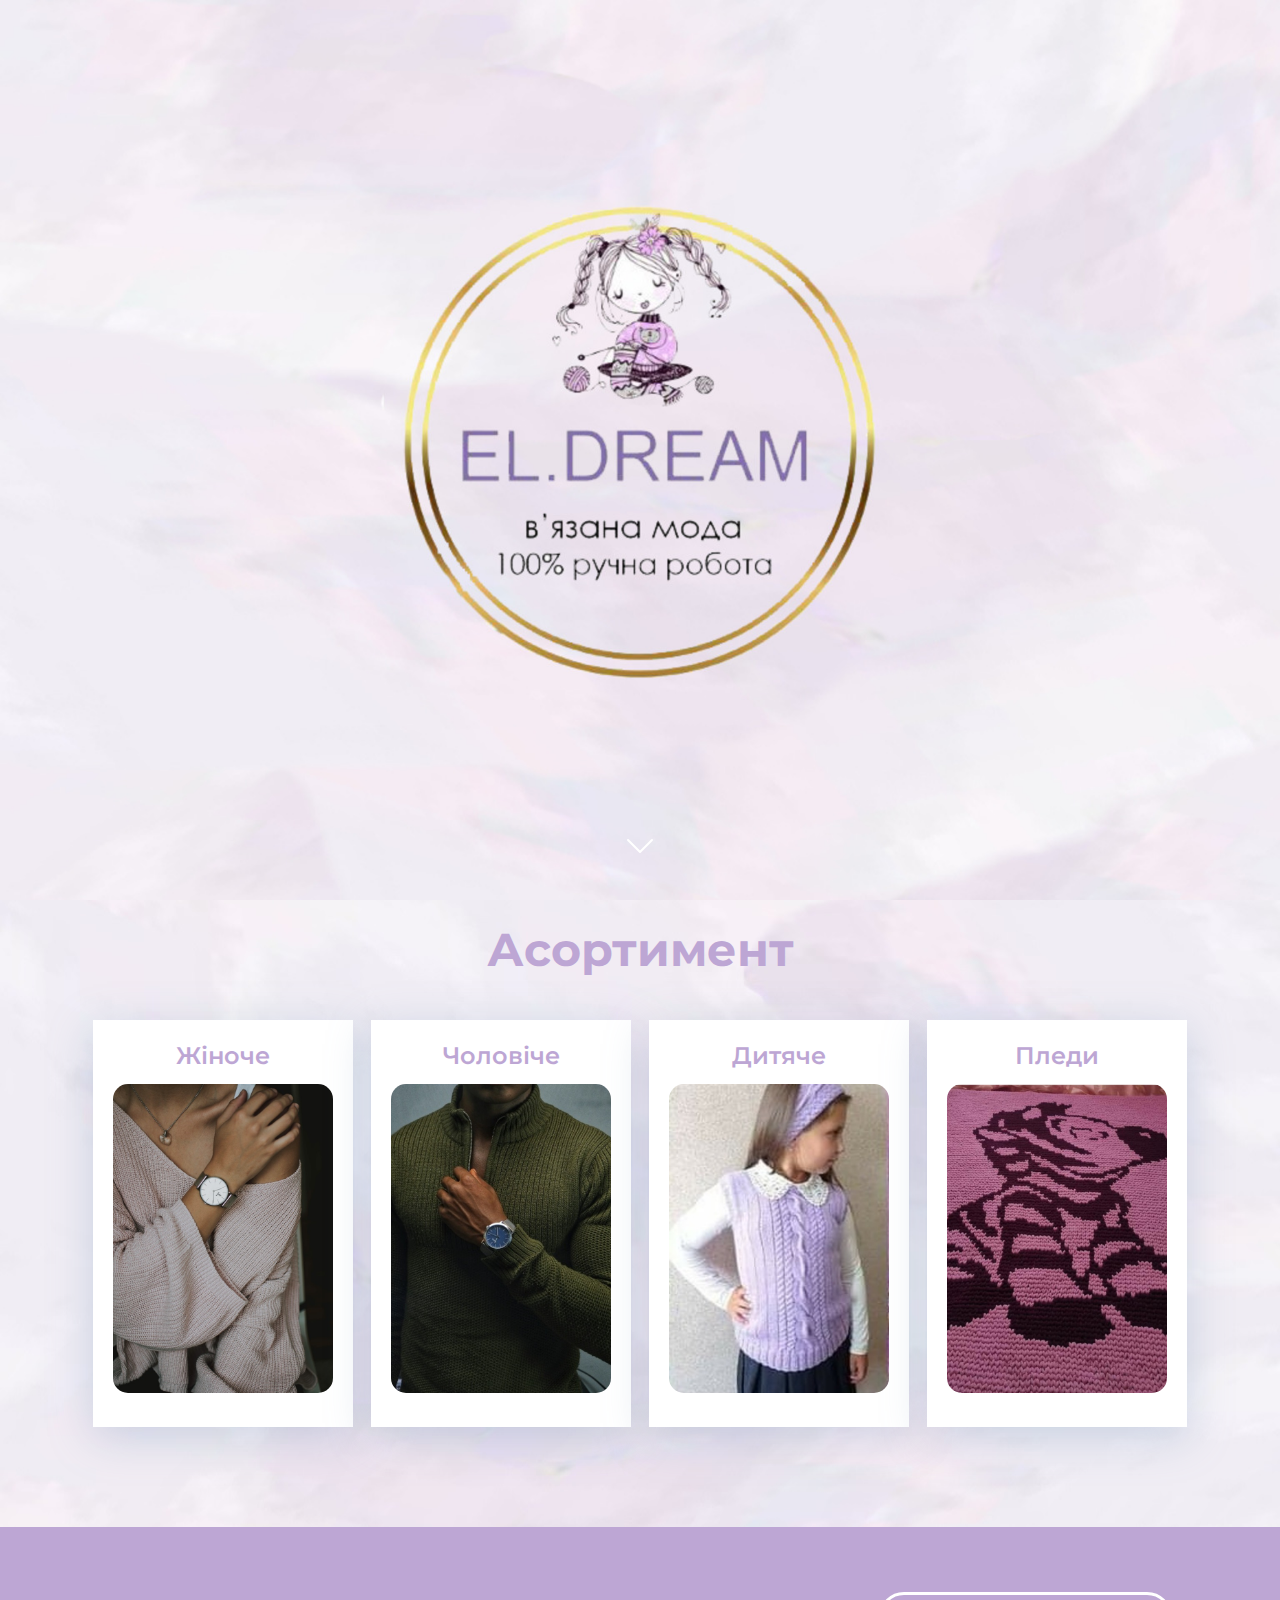
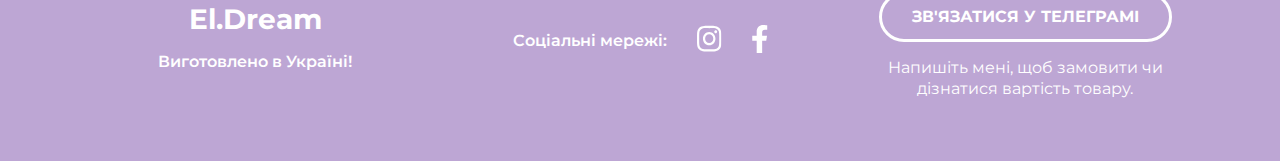
==== commit db7c14b7: "fix footer, hash" ====
--- a/index.html
+++ b/index.html
@@ -1,5 +1,6 @@
 <!DOCTYPE html>
-<html lang="ru">
+<html lang="en">
+
 <head>
     <meta charset="UTF-8">
     <meta http-equiv="X-UA-Compatible" content="IE=edge">
@@ -13,105 +14,94 @@
     <link rel="stylesheet" href="./css/media.css">
     <link href="https://fonts.googleapis.com/css2?family=Montserrat:wght@400;600;700&display=swap" rel="stylesheet">
 </head>
+
 <body>
+    <div class="wrapper">
+        <header class="header">
+            <h1 class="header-title"></h1>
+            <p class="header-subtitle"></p>
+            <a href="#goods" class="header img">
+                <img src="./img/header/chevron-down.svg">
+            </a>
+        </header>
 
-<header class="header">
-    <h1 class="header-title"></h1>
-    <p class="header-subtitle"></p>
-    <a href="#goods" class="header img">
-        <img src="./img/header/chevron-down.svg">
-    </a>
-</header>
+        <main class="main">
+            <section class="goods" id="goods">
+                <div class="container">
+                    <h2 class="goods-header">Асортимент</h2>
 
-<main>
-    <section class="goods" id="goods">
-        <div class="container">
-            <h2 class="goods-header">Асортимент</h2>
+                    <!-- goods-card-wrapper -->
+                    <div class="goods-card-wrapper">
 
-            <!-- goods-card-wrapper -->
-            <div class="goods-card-wrapper">
+                        <!-- Card -->
+                        <div class="card">
+                            <a href="female.html" class="card-link">
+                                <h3 class="card-title">Жіноче</h3>
+                                <img class="card-img" src="./img/main/category_female.jpg" alt="Жіноче">
+                                <!-- <p></p> -->
+                            </a>
+                        </div>
+                        <!-- Card -->
+                        <div class="card">
+                            <a href="male.html" class="card-link">
+                                <h3 class="card-title">Чоловіче</h3>
+                                <img class="card-img" src="./img/main/category_male.jpg" alt="Чоловіче">
+                                <!-- <p></p> -->
+                            </a>
+                        </div>
+                        <!-- Card -->
+                        <div class="card">
+                            <a href="childrens.html" class="card-link">
+                                <h3 class="card-title">Дитяче</h3>
+                                <img class="card-img" src="./img/main/category_childrens.jpg" alt="Дитяче">
+                                <!-- <p></p> -->
+                            </a>
+                        </div>
+                        <!-- Card -->
+                        <div class="card">
+                            <a href="plaid.html" class="card-link">
+                                <h3 class="card-title">Пледи</h3>
+                                <img class="card-img" src="./img/main/category_plaid.jpg" alt="Пледи">
+                                <!-- <p></p> -->
+                            </a>
+                        </div>
+                    </div>
+                </div>
+            </section>
+        </main>
 
-                <!-- Card -->
-                <div class="card">
-                    <a href="female.html" class="card-link">
-                        <h3 class="card-title">Жіноче</h3>
-                        <img class="card-img" src="./img/main/category_female.jpg" alt="Жіноче">
-                        <!-- <p></p> -->
-                    </a>
+        <footer class="footer">
+            <div class="container">
+                <div class="footer-row">
+                    <!-- footer-copyright -->
+                    <div class="footer-copyright footer-column">
+                        <div class="footer-copyright-name">El.Dream</div>
+                        <p>Виготовлено в Україні!</p>
+                    </div>
+                    <!-- footer-icons -->
+                    <div class="footer-icons footer-column">
+                        <p class="footer-icons-row">Соціальні мережі:
+                            <a href="https://www.instagram.com/el.dream_knitt/" target="_blank">
+                                <img src="./img/social/instagram.svg" alt="">
+                            </a>
+                            <a href="#" target="_blank">
+                                <img src="./img/social/facebook.svg" alt="">
+                            </a>
+                        </p>
+                    </div>
+                    <div class="footer-contacts footer-column">
+                        <a href="https://t.me/Lencya2" class="footer-button" target="_blank">
+                            Зв'язатися у телеграмі
+                        </a>
+                        <p>Напишіть мені, щоб замовити чи дізнатися вартість товару.</p>
+                    </div>
                 </div>
-                <!-- // Card -->
-                <!-- Card -->
-                <div class="card">
-                    <a href="male.html" class="card-link">
-                        <h3 class="card-title">Чоловіче</h3>
-                        <img class="card-img" src="./img/main/category_male.jpg" alt="Чоловіче">
-                        <!-- <p></p> -->
-                    </a>
-                </div>
-                <!-- // Card -->
-                <!-- Card -->
-                <div class="card">
-                    <a href="childrens.html" class="card-link">
-                        <h3 class="card-title">Дитяче</h3>
-                        <img class="card-img" src="./img/main/category_childrens.jpg" alt="Дитяче">
-                        <!-- <p></p> -->
-                    </a>
-                </div>
-                <!-- // Card -->
-                <!-- Card -->
-                <div class="card">
-                    <a href="plaid.html" class="card-link">
-                        <h3 class="card-title">Пледи</h3>
-                        <img class="card-img" src="./img/main/category_plaid.jpg" alt="Пледи">
-                        <!-- <p></p> -->
-                    </a>
-                </div>
-                <!-- // Card -->
             </div>
-            <!-- // goods-card-wrapper -->
+        </footer>
+    </div>
 
-        </div>
-    </section>
-</main>
+    <!-- Self scripsts and libraries -->
+    <script src="./js/main.js"></script>
+</body>
 
-<footer class="footer">
-    <div class="container">
-        <div class="footer-row">
-            <!-- footer-copyright -->
-            <div class="footer-copyright footer-column">
-                <div class="footer-copyright-name">El.Dream</div>
-                <p>Виготовлено в Україні!</p>
-            </div>
-            <!-- // footer-copyright -->
-
-            <!-- footer-icons -->
-            <div class="footer-icons footer-column">
-                <p class="footer-icons-row">Соціальні мережі: 
-                    <a href="https://www.instagram.com/el.dream_knitt/" target="_blank">
-                        <img src="./img/social/instagram.svg" alt="">
-                    </a>
-                    <a href="#" target="_blank">
-                        <img src="./img/social/facebook.svg" alt="">
-                    </a>
-                </p>
-                <!-- <div class="footer-icons-row"> -->
-  
-                <!-- </div> -->
-            </div>
-            <!-- // footer-icons -->
-
-            <div class="footer-contacts footer-column">
-                <a href="https://t.me/Lencya2" class="footer-button" target="_blank">
-                    Зв'язатися у телеграмі
-                </a>
-                <p>Напишіть мені, щоб замовити чи дізнатися вартість товару.</p>
-            </div>
-        </div>
-    </div>
-</footer>
-
-<!-- Собственные скрипты и библиотеки -->
-<script src="./js/main.js"></script>
-
-</body>
 </html>--- a/css/main.css
+++ b/css/main.css
@@ -1,12 +1,20 @@
-*{
+* {
     box-sizing: border-box;
-}
-
-html{
+    
+}
+
+*::selection {
+    background-color:#b781ec;
+    color: #fff;
+}
+
+html {
+    height: 100%;
     scroll-behavior: smooth;
 }
 
 body {
+    height: 100%;
     margin: 0;
     font-family: 'Montserrat', sans-serif;
 }
@@ -27,6 +35,11 @@
     display: none !important;
 }
 
+.wrapper {
+    min-height: 100%;
+    display: flex;
+    flex-direction: column;
+}
 
 /* header */
 .header {
@@ -57,12 +70,15 @@
 
 
 /* main goods */
+.main {
+    flex: 1 1 auto;
+    background-image: url("./../img/main/bg.jpg");
+    background-size: cover;
+}
+
 .goods {
     padding-top: 20px;
     padding-bottom: 60px;
-    
-    background-image: url("./../img/main/bg.jpg");
-    background-size: cover;
 }
 
 .goods-header {
@@ -90,7 +106,6 @@
     box-shadow: 0px 10px 40px rgba(126, 155, 189, 0.35);
     flex-grow: 1;
     transition: transform 0.2s ease-in;
-    border-radius: 15px;
 }
 
 .card:hover {
@@ -103,7 +118,13 @@
     padding: 20px;
     text-decoration: none;
     color: #bda6d4;
+    background-color: #fff;
+    border: none;
     transition: color 0.2s ease-in;
+}
+
+button:focus {
+    outline: none;
 }
 
 .card-link:hover {
--- a/css/media.css
+++ b/css/media.css
@@ -1,9 +1,73 @@
+/* Для экранов с шириной до 3840px пкс */
+/* @media (max-width: 3840px) {
+    .modal-close{
+        right:32vw;
+    }
+} */
+
+/* Для экранов с шириной до 3440px пкс */
+@media (max-width: 3440px) {
+    .modal-close{
+        right:31vw;
+    }
+}
+
+/* Для экранов с шириной до 2650px пкс */
+@media (max-width: 2650px) {
+    .modal-close{
+        right:29vw;
+    }
+}
+
+/* Для экранов с шириной до 2450px пкс */
+@media (max-width: 2450px) {
+    .modal-close{
+        right:27vw;
+    }
+}
+
+/* Для экранов с шириной до 2250px пкс */
+@media (max-width: 2250px) {
+    .modal-close{
+        right:25vw;
+    }
+}
+
+/* Для экранов с шириной до 2048 пкс */
+@media (max-width: 2048px) {
+    .modal-close{
+        right:23vw;
+    }
+}
+
 /* Для экранов с шириной до 1900 пкс */
 @media (max-width: 1900px) {
     .modal-close{
+        right:20vw;
+    }
+}
+
+/* Для экранов с шириной до 1768 пкс */
+@media (max-width: 1720px) {
+    .modal-close{
+        right:17vw;
+    }
+}
+
+/* Для экранов с шириной до 1560px пкс */
+@media (max-width: 1560px) {
+    .modal-close{
+        right:14vw;
+    }
+}
+
+/* Для экранов с шириной до 1450 пкс */
+@media (max-width: 1460px) {
+    .modal-close{
         right:12vw;
     }
 }
+
 
 /* Для экранов с шириной до 1140 пкс */
 @media (max-width: 1140px) {
@@ -35,7 +99,7 @@
     }
 
     .modal-close{
-        right:7vw;
+        right:8vw;
     }
 }
 
